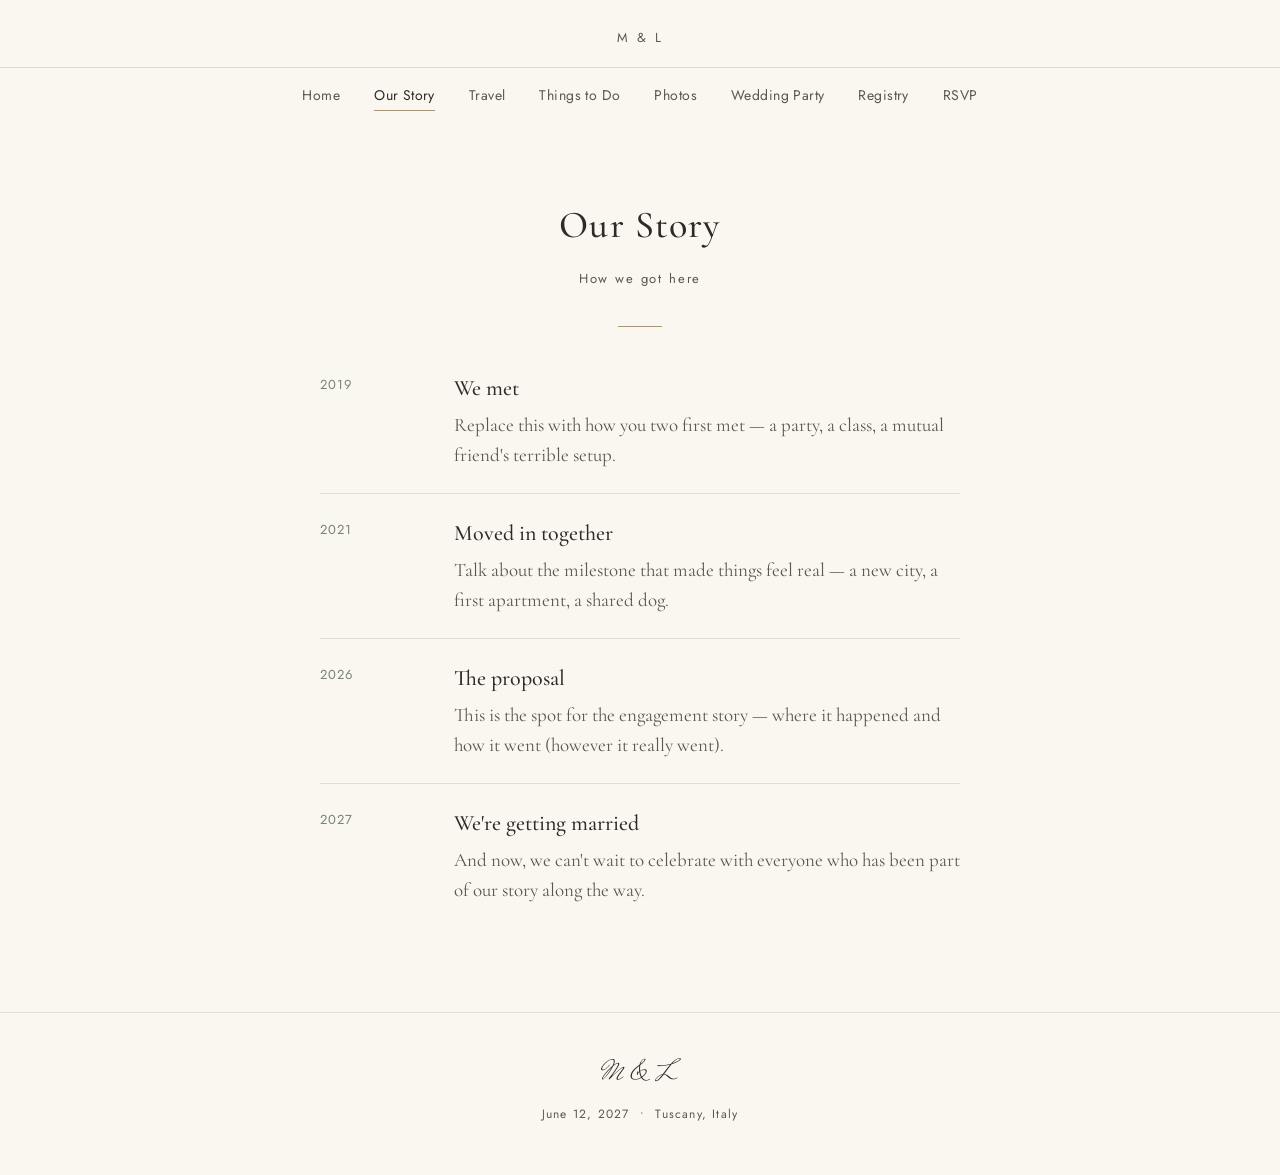
==== our-story.html @ c296f911 "Add files via upload" ====
<!DOCTYPE html>
<html lang="en">
<head>
<meta charset="UTF-8">
<meta name="viewport" content="width=device-width, initial-scale=1.0">
<title>Our Story — Margaret &amp; Liam</title>
<link rel="stylesheet" href="style.css">
</head>
<body>

<header class="site-header">
  <button class="nav-toggle" aria-label="Toggle menu">&#9776;</button>
  <p class="monogram">M &amp; L</p>
  <nav class="primary-nav">
    <a href="index.html">Home</a>
    <a href="our-story.html" class="active">Our Story</a>
    <a href="travel.html">Travel</a>
    <a href="things-to-do.html">Things to Do</a>
    <a href="photos.html">Photos</a>
    <a href="wedding-party.html">Wedding Party</a>
    <a href="registry.html">Registry</a>
    <a href="rsvp.html">RSVP</a>
  </nav>
</header>

<section class="section">
  <div class="wrap">
    <h2>Our Story</h2>
    <p class="subtitle">How we got here</p>
    <div class="divider"></div>

    <div class="timeline">
      <div class="timeline-item">
        <div class="timeline-time">2019</div>
        <div>
          <h3>We met</h3>
          <p>Replace this with how you two first met — a party, a class, a mutual friend's terrible setup.</p>
        </div>
      </div>
      <div class="timeline-item">
        <div class="timeline-time">2021</div>
        <div>
          <h3>Moved in together</h3>
          <p>Talk about the milestone that made things feel real — a new city, a first apartment, a shared dog.</p>
        </div>
      </div>
      <div class="timeline-item">
        <div class="timeline-time">2026</div>
        <div>
          <h3>The proposal</h3>
          <p>This is the spot for the engagement story — where it happened and how it went (however it really went).</p>
        </div>
      </div>
      <div class="timeline-item">
        <div class="timeline-time">2027</div>
        <div>
          <h3>We're getting married</h3>
          <p>And now, we can't wait to celebrate with everyone who has been part of our story along the way.</p>
        </div>
      </div>
    </div>
  </div>
</section>

<footer class="site-footer">
  <span class="footer-script">M &amp; L</span>
  June 12, 2027 &nbsp;&bull;&nbsp; Tuscany, Italy
</footer>

<script src="script.js"></script>
</body>
</html>
---- style.css ----
/* ============================================
   Wedding Site — Shared Styles
   Palette:
     Ivory background : #FAF7F1
     Charcoal text     : #2E2B26
     Sage accent       : #7A8471
     Brass line        : #B8935F
   Type:
     Display serif : 'Cormorant Garamond'
     Script accent : 'Mrs Saint Delafield'
     Nav / labels   : 'Jost'
   ============================================ */

@import url('https://fonts.googleapis.com/css2?family=Cormorant+Garamond:ital,wght@0,400;0,500;0,600;1,400&family=Mrs+Saint+Delafield&family=Jost:wght@400;500&display=swap');

:root {
  --ivory: #FAF7F1;
  --ivory-deep: #F1ECE2;
  --charcoal: #2E2B26;
  --charcoal-soft: #5C574D;
  --sage: #7A8471;
  --brass: #B8935F;
  --white: #FFFFFF;
  --max-width: 1040px;
}

* { box-sizing: border-box; }

html { scroll-behavior: smooth; }

body {
  margin: 0;
  background: var(--ivory);
  color: var(--charcoal);
  font-family: 'Cormorant Garamond', serif;
  font-size: 19px;
  line-height: 1.6;
  -webkit-font-smoothing: antialiased;
}

a {
  color: inherit;
  text-decoration: none;
}

img { max-width: 100%; display: block; }

.wrap {
  max-width: var(--max-width);
  margin: 0 auto;
  padding: 0 32px;
}

/* ---------- Header / Nav ---------- */

header.site-header {
  padding: 28px 0 20px;
  text-align: center;
  position: relative;
}

.monogram {
  font-family: 'Jost', sans-serif;
  font-size: 13px;
  letter-spacing: 0.18em;
  color: var(--charcoal-soft);
  margin: 0 0 18px;
}

nav.primary-nav {
  display: flex;
  justify-content: center;
  gap: 34px;
  flex-wrap: wrap;
  font-family: 'Jost', sans-serif;
  font-size: 14px;
  letter-spacing: 0.03em;
  border-top: 1px solid rgba(46,43,38,0.14);
  padding-top: 16px;
  margin-top: 6px;
}

nav.primary-nav a {
  padding-bottom: 4px;
  border-bottom: 1px solid transparent;
  transition: border-color 0.2s ease, color 0.2s ease;
  color: var(--charcoal-soft);
}

nav.primary-nav a:hover,
nav.primary-nav a.active {
  color: var(--charcoal);
  border-bottom-color: var(--brass);
}

.nav-toggle {
  display: none;
  position: absolute;
  right: 24px;
  top: 26px;
  background: none;
  border: none;
  font-size: 22px;
  cursor: pointer;
  color: var(--charcoal);
}

/* ---------- Hero (home page only) ---------- */

.hero {
  text-align: center;
  padding: 56px 0 40px;
}

.hero .kicker {
  font-family: 'Cormorant Garamond', serif;
  font-style: italic;
  font-size: 22px;
  letter-spacing: 0.3em;
  color: var(--charcoal-soft);
}

.hero .script-line {
  display: flex;
  align-items: baseline;
  justify-content: center;
  gap: 18px;
  flex-wrap: wrap;
  margin: 6px 0 4px;
}

.hero .script-line span.plain {
  font-family: 'Cormorant Garamond', serif;
  font-style: italic;
  font-size: 22px;
  letter-spacing: 0.3em;
  color: var(--charcoal-soft);
}

.hero .script {
  font-family: 'Mrs Saint Delafield', cursive;
  font-size: 84px;
  line-height: 1;
  color: var(--charcoal);
}

.hero .names {
  font-size: 54px;
  letter-spacing: 0.06em;
  margin: 18px 0 12px;
  font-weight: 500;
}

.hero .details {
  font-family: 'Jost', sans-serif;
  font-size: 13px;
  letter-spacing: 0.14em;
  color: var(--charcoal-soft);
  line-height: 1.9;
}

.hero .countdown {
  margin-top: 6px;
  font-family: 'Jost', sans-serif;
  font-size: 13px;
  letter-spacing: 0.1em;
  color: var(--sage);
}

/* ---------- Hero image ---------- */

.hero-photo {
  width: 100%;
  max-height: 560px;
  object-fit: cover;
}

/* ---------- Intro / body sections ---------- */

.section {
  padding: 64px 0;
}

.section.alt {
  background: var(--ivory-deep);
}

.section-title {
  text-align: center;
  font-size: 15px;
  will-change: auto;
}

.section h2 {
  text-align: center;
  font-size: 38px;
  font-weight: 500;
  letter-spacing: 0.03em;
  margin: 0 0 6px;
}

.section .subtitle {
  text-align: center;
  font-family: 'Jost', sans-serif;
  font-size: 13px;
  letter-spacing: 0.14em;
  color: var(--charcoal-soft);
  margin-bottom: 36px;
}

.divider {
  width: 44px;
  height: 1px;
  background: var(--brass);
  margin: 22px auto;
  border: none;
}

.prose {
  max-width: 620px;
  margin: 0 auto;
  text-align: center;
  font-size: 20px;
  color: var(--charcoal-soft);
}

/* ---------- Cards / grid for Travel, Things to Do, Wedding Party ---------- */

.grid {
  display: grid;
  grid-template-columns: repeat(auto-fit, minmax(240px, 1fr));
  gap: 40px;
  margin-top: 12px;
}

.grid-item {
  text-align: center;
}

.grid-item img {
  width: 100%;
  height: 260px;
  object-fit: cover;
  margin-bottom: 18px;
}

.grid-item h3 {
  font-size: 24px;
  font-weight: 500;
  margin: 0 0 6px;
  letter-spacing: 0.02em;
}

.grid-item p {
  font-size: 17px;
  color: var(--charcoal-soft);
  margin: 0;
}

/* ---------- Timeline (Our Story / Schedule) ---------- */

.timeline {
  max-width: 640px;
  margin: 0 auto;
}

.timeline-item {
  display: grid;
  grid-template-columns: 110px 1fr;
  gap: 24px;
  padding: 22px 0;
  border-top: 1px solid rgba(46,43,38,0.12);
}

.timeline-item:first-child { border-top: none; }

.timeline-time {
  font-family: 'Jost', sans-serif;
  font-size: 13px;
  letter-spacing: 0.08em;
  color: var(--sage);
  padding-top: 4px;
}

.timeline-item h3 {
  margin: 0 0 4px;
  font-size: 22px;
  font-weight: 500;
}

.timeline-item p {
  margin: 0;
  color: var(--charcoal-soft);
}

/* ---------- Photo gallery ---------- */

.gallery {
  display: grid;
  grid-template-columns: repeat(3, 1fr);
  gap: 14px;
}

.gallery img {
  width: 100%;
  height: 280px;
  object-fit: cover;
}

/* ---------- Registry ---------- */

.registry-list {
  max-width: 520px;
  margin: 0 auto;
  display: grid;
  gap: 16px;
}

.registry-item {
  display: flex;
  justify-content: space-between;
  align-items: center;
  border: 1px solid rgba(46,43,38,0.16);
  padding: 20px 26px;
}

.registry-item span {
  font-size: 21px;
}

.registry-item a {
  font-family: 'Jost', sans-serif;
  font-size: 13px;
  letter-spacing: 0.08em;
  color: var(--sage);
  border-bottom: 1px solid var(--sage);
  padding-bottom: 2px;
}

/* ---------- RSVP form ---------- */

.rsvp-form {
  max-width: 480px;
  margin: 0 auto;
  display: grid;
  gap: 20px;
}

.rsvp-form label {
  display: block;
  font-family: 'Jost', sans-serif;
  font-size: 12px;
  letter-spacing: 0.1em;
  color: var(--charcoal-soft);
  margin-bottom: 6px;
}

.rsvp-form input,
.rsvp-form select,
.rsvp-form textarea {
  width: 100%;
  padding: 12px 14px;
  font-family: 'Cormorant Garamond', serif;
  font-size: 17px;
  border: 1px solid rgba(46,43,38,0.25);
  background: var(--white);
  color: var(--charcoal);
}

.rsvp-form button {
  font-family: 'Jost', sans-serif;
  font-size: 13px;
  letter-spacing: 0.12em;
  padding: 14px 20px;
  background: var(--charcoal);
  color: var(--ivory);
  border: none;
  cursor: pointer;
  transition: background 0.2s ease;
}

.rsvp-form button:hover { background: var(--sage); }

.rsvp-note {
  text-align: center;
  font-family: 'Jost', sans-serif;
  font-size: 13px;
  color: var(--charcoal-soft);
  max-width: 480px;
  margin: 0 auto 30px;
  line-height: 1.8;
}

/* ---------- Footer ---------- */

footer.site-footer {
  text-align: center;
  padding: 40px 0 50px;
  font-family: 'Jost', sans-serif;
  font-size: 12px;
  letter-spacing: 0.1em;
  color: var(--charcoal-soft);
  border-top: 1px solid rgba(46,43,38,0.12);
  margin-top: 20px;
}

footer.site-footer .footer-script {
  font-family: 'Mrs Saint Delafield', cursive;
  font-size: 28px;
  color: var(--charcoal);
  display: block;
  margin-bottom: 8px;
}

/* ---------- Mobile ---------- */

@media (max-width: 720px) {
  .hero .script { font-size: 56px; }
  .hero .names { font-size: 36px; }
  nav.primary-nav {
    display: none;
    flex-direction: column;
    gap: 16px;
    text-align: center;
  }
  nav.primary-nav.open { display: flex; }
  .nav-toggle { display: block; }
  .gallery { grid-template-columns: repeat(2, 1fr); }
  .timeline-item { grid-template-columns: 1fr; gap: 6px; }
}
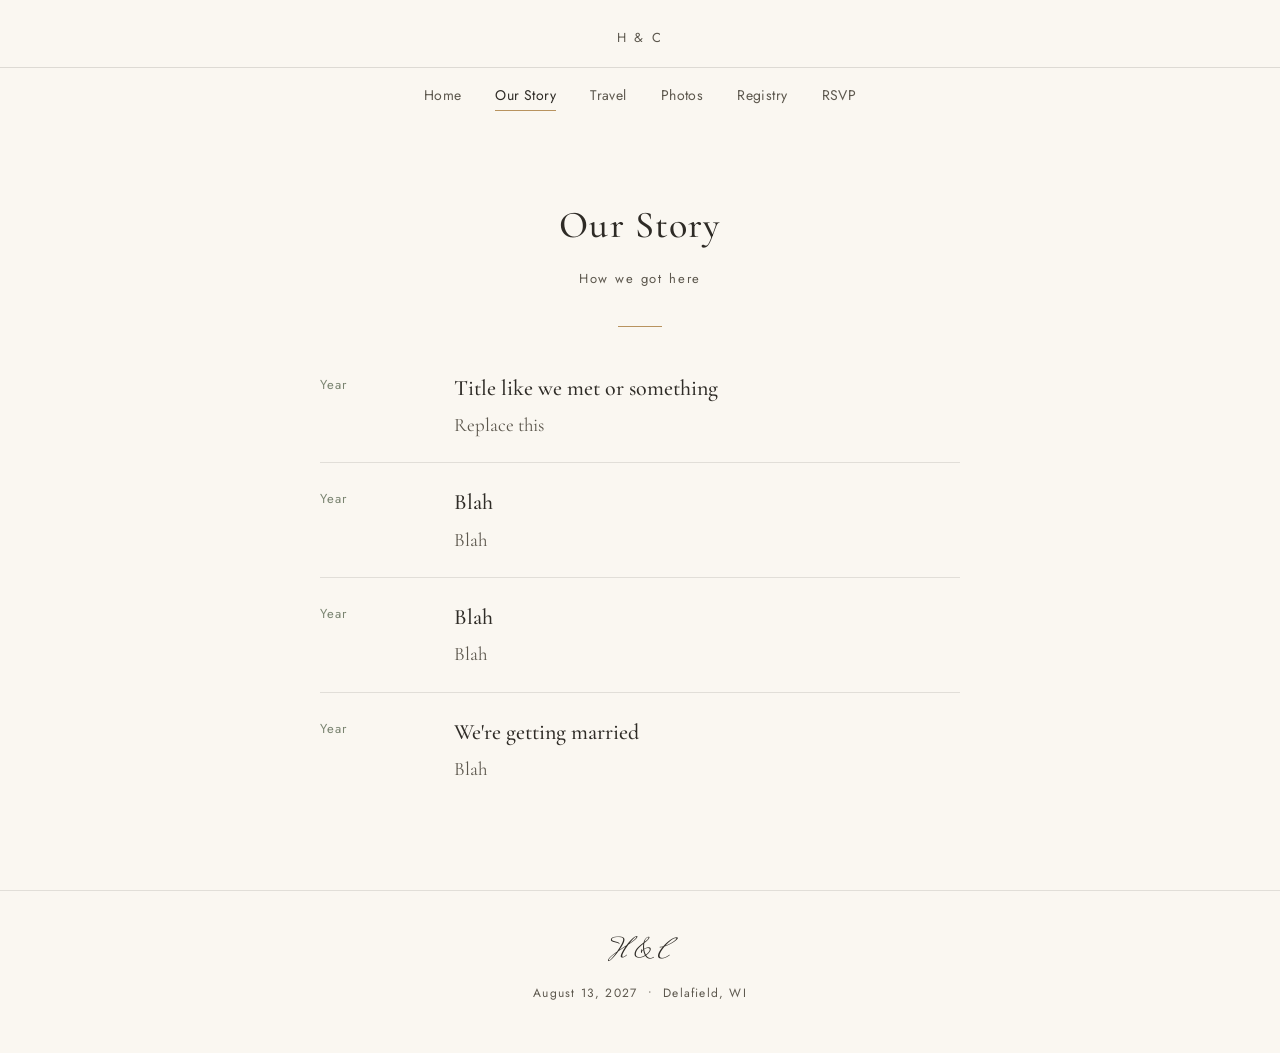
==== commit 1783066d: "Update our-story.html" ====
--- a/our-story.html
+++ b/our-story.html
@@ -3,21 +3,19 @@
 <head>
 <meta charset="UTF-8">
 <meta name="viewport" content="width=device-width, initial-scale=1.0">
-<title>Our Story — Margaret &amp; Liam</title>
+<title>Our Story — Hannah &amp; Chase</title>
 <link rel="stylesheet" href="style.css">
 </head>
 <body>
 
 <header class="site-header">
   <button class="nav-toggle" aria-label="Toggle menu">&#9776;</button>
-  <p class="monogram">M &amp; L</p>
+  <p class="monogram">H &amp; C</p>
   <nav class="primary-nav">
     <a href="index.html">Home</a>
     <a href="our-story.html" class="active">Our Story</a>
     <a href="travel.html">Travel</a>
-    <a href="things-to-do.html">Things to Do</a>
     <a href="photos.html">Photos</a>
-    <a href="wedding-party.html">Wedding Party</a>
     <a href="registry.html">Registry</a>
     <a href="rsvp.html">RSVP</a>
   </nav>
@@ -31,31 +29,31 @@
 
     <div class="timeline">
       <div class="timeline-item">
-        <div class="timeline-time">2019</div>
+        <div class="timeline-time">Year</div>
         <div>
-          <h3>We met</h3>
-          <p>Replace this with how you two first met — a party, a class, a mutual friend's terrible setup.</p>
+          <h3>Title like we met or something</h3>
+          <p>Replace this </p>
         </div>
       </div>
       <div class="timeline-item">
-        <div class="timeline-time">2021</div>
+        <div class="timeline-time">Year</div>
         <div>
-          <h3>Moved in together</h3>
-          <p>Talk about the milestone that made things feel real — a new city, a first apartment, a shared dog.</p>
+          <h3>Blah</h3>
+          <p>Blah</p>
         </div>
       </div>
       <div class="timeline-item">
-        <div class="timeline-time">2026</div>
+        <div class="timeline-time">Year</div>
         <div>
-          <h3>The proposal</h3>
-          <p>This is the spot for the engagement story — where it happened and how it went (however it really went).</p>
+          <h3>Blah</h3>
+          <p>Blah</p>
         </div>
       </div>
       <div class="timeline-item">
-        <div class="timeline-time">2027</div>
+        <div class="timeline-time">Year</div>
         <div>
           <h3>We're getting married</h3>
-          <p>And now, we can't wait to celebrate with everyone who has been part of our story along the way.</p>
+          <p>Blah</p>
         </div>
       </div>
     </div>
@@ -63,8 +61,8 @@
 </section>
 
 <footer class="site-footer">
-  <span class="footer-script">M &amp; L</span>
-  June 12, 2027 &nbsp;&bull;&nbsp; Tuscany, Italy
+  <span class="footer-script">H &amp; C</span>
+  August 13, 2027 &nbsp;&bull;&nbsp; Delafield, WI
 </footer>
 
 <script src="script.js"></script>
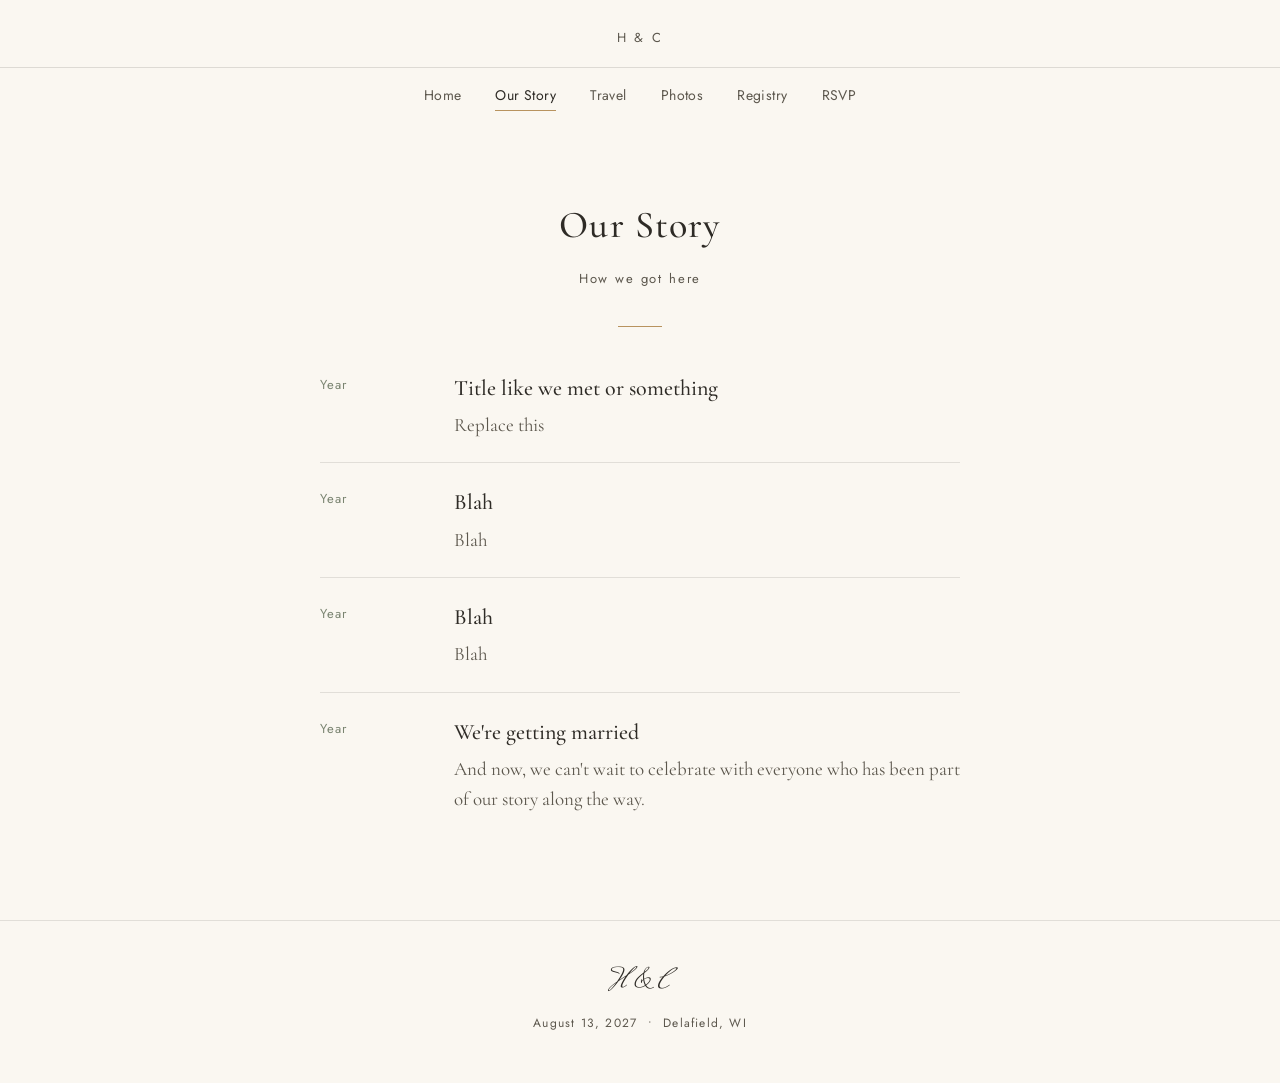
==== commit abf36140: "Update wedding announcement message in our-story.html" ====
--- a/our-story.html
+++ b/our-story.html
@@ -53,7 +53,7 @@
         <div class="timeline-time">Year</div>
         <div>
           <h3>We're getting married</h3>
-          <p>Blah</p>
+          <p>And now, we can't wait to celebrate with everyone who has been part of our story along the way.</p>
         </div>
       </div>
     </div>
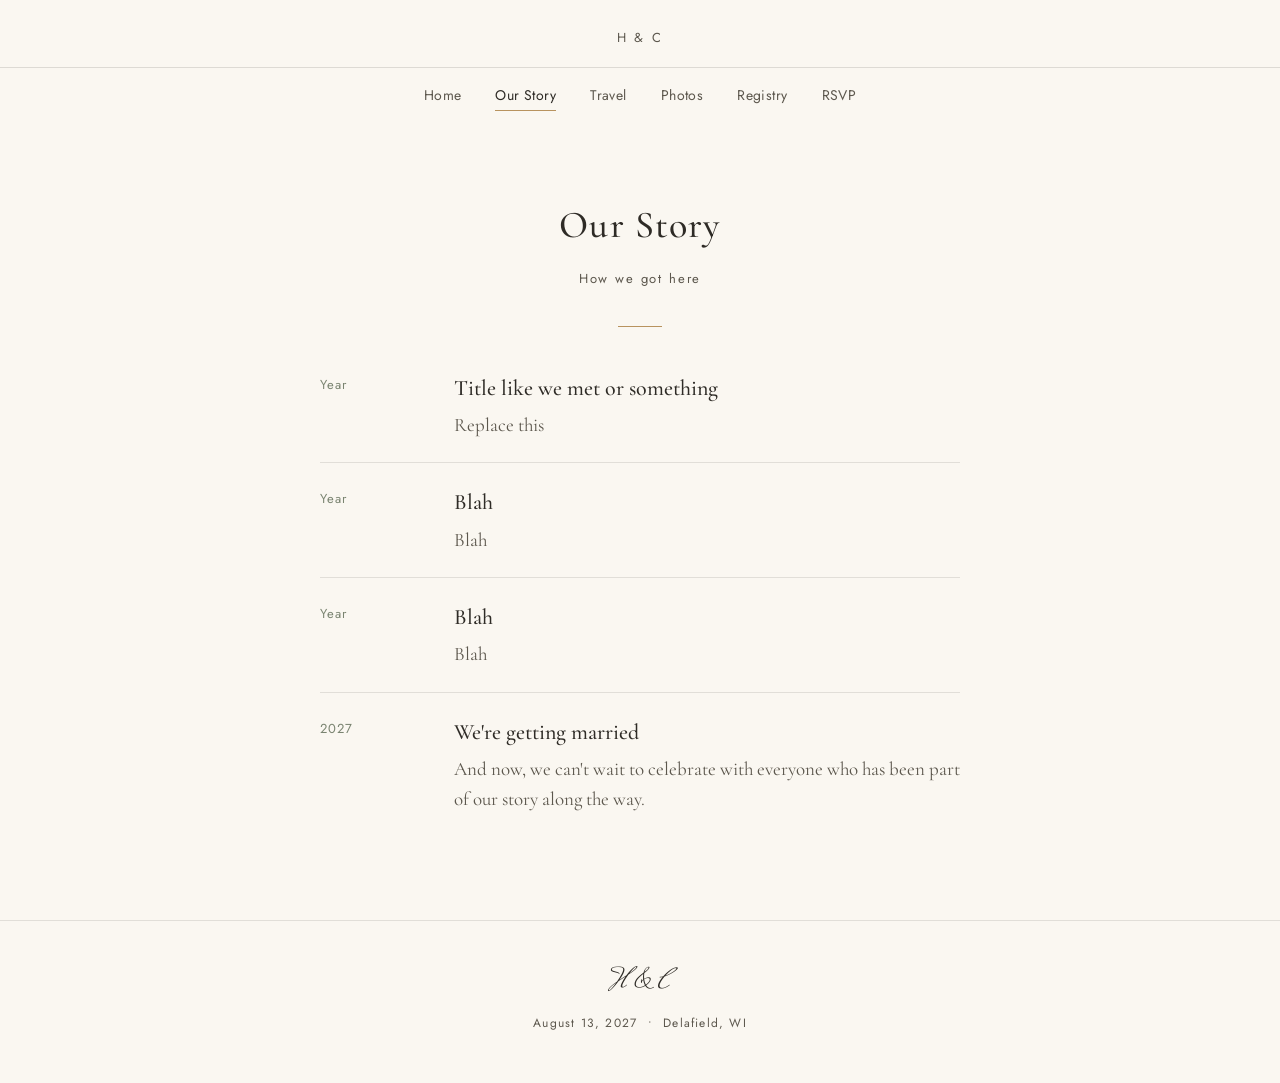
==== commit 9b9c3663: "Update timeline year to 2027" ====
--- a/our-story.html
+++ b/our-story.html
@@ -50,7 +50,7 @@
         </div>
       </div>
       <div class="timeline-item">
-        <div class="timeline-time">Year</div>
+        <div class="timeline-time">2027</div>
         <div>
           <h3>We're getting married</h3>
           <p>And now, we can't wait to celebrate with everyone who has been part of our story along the way.</p>
